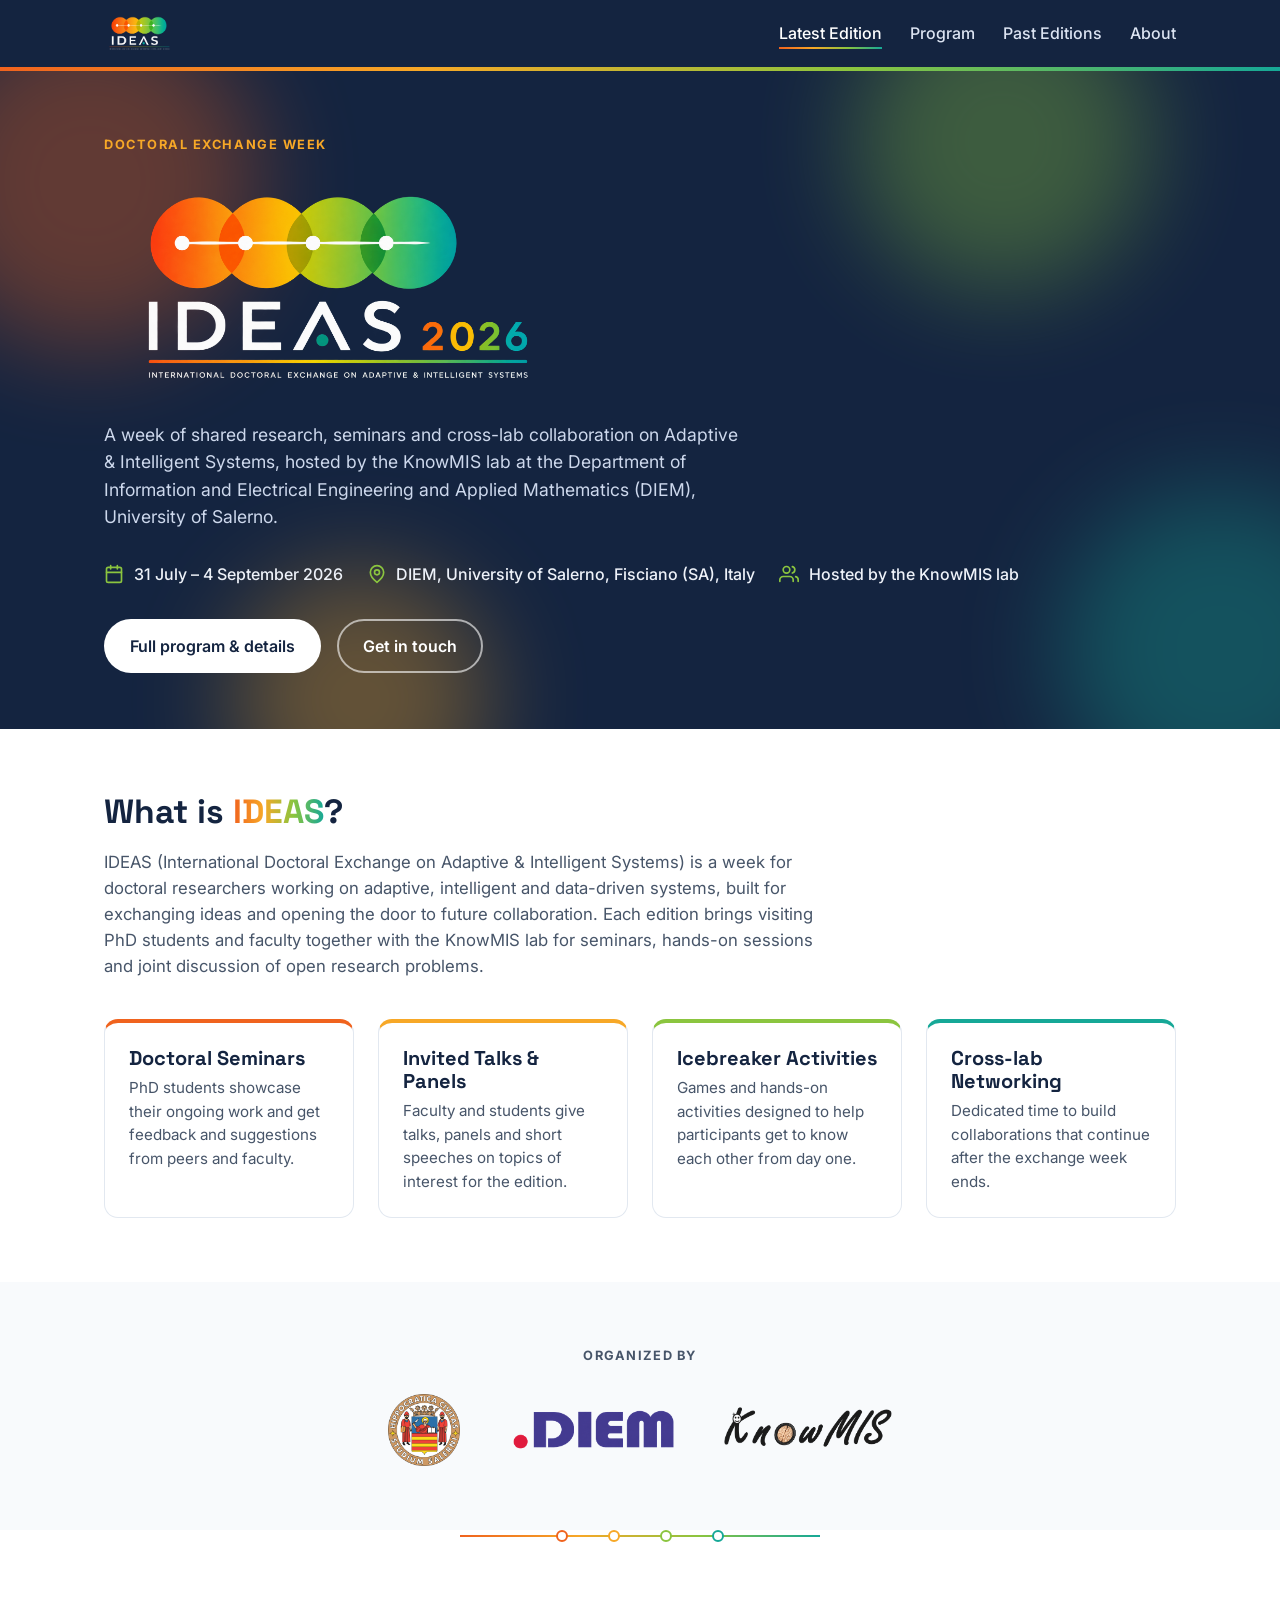
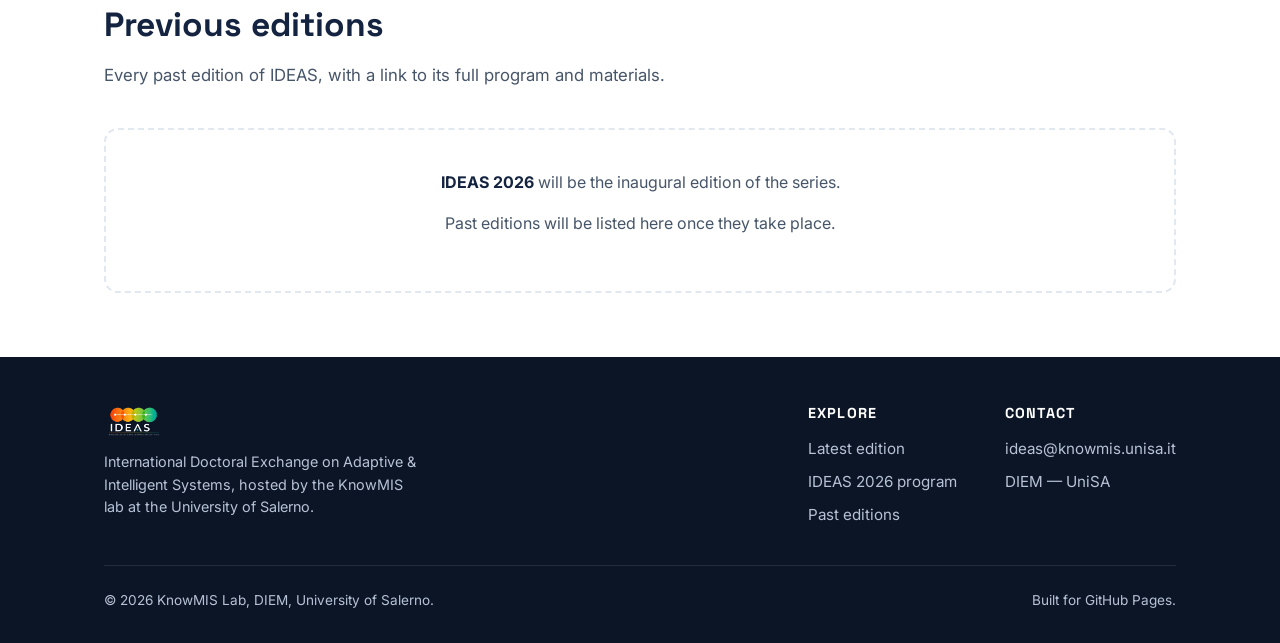
==== index.html @ ef446571 "Add IDEAS website: home page, 2026 edition page, styles, logos Static site for GitHub Pages: latest-" ====
<!DOCTYPE html>
<html lang="en">
<head>
<meta charset="UTF-8">
<meta name="viewport" content="width=device-width, initial-scale=1.0">
<title>IDEAS — International Doctoral Exchange on Adaptive &amp; Intelligent Systems</title>
<meta name="description" content="IDEAS is a doctoral exchange week on Adaptive &amp; Intelligent Systems, organized by the KnowMIS lab at the University of Salerno (DIEM).">
<meta property="og:title" content="IDEAS — International Doctoral Exchange on Adaptive &amp; Intelligent Systems">
<meta property="og:description" content="A doctoral exchange week hosted by KnowMIS @ University of Salerno (DIEM).">
<meta property="og:image" content="public/logos/ideas_logo_whitebg.png">
<link rel="icon" type="image/png" href="public/ideas_icon.png">
<link rel="preconnect" href="https://fonts.googleapis.com">
<link rel="preconnect" href="https://fonts.gstatic.com" crossorigin>
<link href="https://fonts.googleapis.com/css2?family=Inter:wght@400;500;600;700&family=Space+Grotesk:wght@500;600;700&display=swap" rel="stylesheet">
<link rel="stylesheet" href="assets/css/style.css">
</head>
<body>
<a class="skip-link" href="#main">Skip to content</a>

<header class="site-header">
  <div class="container">
    <a class="brand" href="index.html">
      <img src="public/logos/ideas_logo_light_nobg.png" alt="IDEAS — International Doctoral Exchange on Adaptive &amp; Intelligent Systems">
    </a>
    <nav class="site-nav" aria-label="Primary">
      <ul>
        <li><a href="#latest" class="active">Latest Edition</a></li>
        <li><a href="editions/2026.html">Program</a></li>
        <li><a href="#past">Past Editions</a></li>
        <li><a href="#about">About</a></li>
      </ul>
    </nav>
    <details class="nav-toggle">
      <summary>Menu</summary>
      <ul class="mobile-menu">
        <li><a href="#latest">Latest Edition</a></li>
        <li><a href="editions/2026.html">Program</a></li>
        <li><a href="#past">Past Editions</a></li>
        <li><a href="#about">About</a></li>
      </ul>
    </details>
  </div>
</header>

<main id="main">

  <section class="hero" id="latest">
    <div class="hero-orbits" aria-hidden="true">
      <span class="orbit"></span><span class="orbit"></span><span class="orbit"></span><span class="orbit"></span>
    </div>
    <div class="container">
      <p class="eyebrow">Doctoral Exchange Week</p>
      <img class="logo-lockup" src="public/logos/ideas_2026_logo_light_nobg.png" alt="IDEAS 2026">
      <p class="lead">A week of shared research, seminars and cross-lab collaboration on Adaptive &amp; Intelligent Systems, hosted by the KnowMIS lab at the Department of Information and Electrical Engineering and Applied Mathematics (DIEM), University of Salerno.</p>
      <ul class="facts">
        <li>
          <svg viewBox="0 0 24 24" fill="none" stroke-width="2" stroke-linecap="round" stroke-linejoin="round"><rect x="3" y="4" width="18" height="18" rx="2"/><path d="M16 2v4M8 2v4M3 10h18"/></svg>
          31 July – 4 September 2026
        </li>
        <li>
          <svg viewBox="0 0 24 24" fill="none" stroke-width="2" stroke-linecap="round" stroke-linejoin="round"><path d="M20 10c0 6-8 12-8 12s-8-6-8-12a8 8 0 0 1 16 0Z"/><circle cx="12" cy="10" r="3"/></svg>
          DIEM, University of Salerno, Fisciano (SA), Italy
        </li>
        <li>
          <svg viewBox="0 0 24 24" fill="none" stroke-width="2" stroke-linecap="round" stroke-linejoin="round"><path d="M17 21v-2a4 4 0 0 0-4-4H5a4 4 0 0 0-4 4v2"/><circle cx="9" cy="7" r="4"/><path d="M23 21v-2a4 4 0 0 0-3-3.87M16 3.13a4 4 0 0 1 0 7.75"/></svg>
          Hosted by the KnowMIS lab
        </li>
      </ul>
      <div class="cta-row">
        <a class="btn btn-primary" href="editions/2026.html">Full program &amp; details</a>
        <a class="btn btn-ghost" href="mailto:ideas@knowmis.unisa.it">Get in touch</a>
      </div>
    </div>
  </section>

  <section class="section" id="about">
    <div class="container">
      <div class="section-head reveal">
        <h2>What is <span class="gradient-text">IDEAS</span>?</h2>
        <p>IDEAS (International Doctoral Exchange on Adaptive &amp; Intelligent Systems) is a week for doctoral researchers working on adaptive, intelligent and data-driven systems, built for exchanging ideas and opening the door to future collaboration. Each edition brings visiting PhD students and faculty together with the KnowMIS lab for seminars, hands-on sessions and joint discussion of open research problems.</p>
      </div>
      <div class="grid-4 reveal-group">
        <div class="card reveal">
          <h3>Doctoral Seminars</h3>
          <p>PhD students showcase their ongoing work and get feedback and suggestions from peers and faculty.</p>
        </div>
        <div class="card reveal">
          <h3>Invited Talks &amp; Panels</h3>
          <p>Faculty and students give talks, panels and short speeches on topics of interest for the edition.</p>
        </div>
        <div class="card reveal">
          <h3>Icebreaker Activities</h3>
          <p>Games and hands-on activities designed to help participants get to know each other from day one.</p>
        </div>
        <div class="card reveal">
          <h3>Cross-lab Networking</h3>
          <p>Dedicated time to build collaborations that continue after the exchange week ends.</p>
        </div>
      </div>
    </div>
  </section>

  <section class="section section-alt organizers">
    <div class="container reveal">
      <p class="label">Organized by</p>
      <div class="logo-row">
        <a href="https://www.unisa.it/" target="_blank" rel="noopener">
          <img src="public/logos/universita-degli-studi-di-salerno-unisa-seeklogo.png" alt="University of Salerno" class="tall">
        </a>
        <a href="https://www.diem.unisa.it/" target="_blank" rel="noopener">
          <img src="public/logos/diem_upscaled_nobg.png" alt="DIEM — Department of Information Engineering, Electrical Engineering and Applied Mathematics">
        </a>
        <a href="https://www.diem.unisa.it/dipartimento/strutture?id=4" target="_blank" rel="noopener">
          <img src="public/logos/knowmis_logo_upscaled_nobg.png" alt="KnowMIS Lab">
        </a>
      </div>
    </div>
  </section>

  <div class="motif-divider" aria-hidden="true"><span></span><span></span><span></span><span></span></div>

  <section class="section" id="past">
    <div class="container">
      <div class="section-head reveal">
        <h2>Previous editions</h2>
        <p>Every past edition of IDEAS, with a link to its full program and materials.</p>
      </div>

      <!-- No past editions yet. When a new edition ends, replace this empty-state
           with an .edition-list grid of .card entries (see editions/2026.html
           for the page template to copy for each new year). -->
      <div class="empty-state reveal">
        <p><strong>IDEAS 2026</strong> will be the inaugural edition of the series.</p>
        <p>Past editions will be listed here once they take place.</p>
      </div>
    </div>
  </section>

</main>

<footer class="site-footer">
  <div class="container">
    <div class="footer-top">
      <div class="footer-brand">
        <img src="public/logos/ideas_logo_light_nobg.png" alt="IDEAS">
        <p>International Doctoral Exchange on Adaptive &amp; Intelligent Systems, hosted by the KnowMIS lab at the University of Salerno.</p>
      </div>
      <div class="footer-cols">
        <div>
          <h4>Explore</h4>
          <ul class="footer-links">
            <li><a href="index.html#latest">Latest edition</a></li>
            <li><a href="editions/2026.html">IDEAS 2026 program</a></li>
            <li><a href="index.html#past">Past editions</a></li>
          </ul>
        </div>
        <div>
          <h4>Contact</h4>
          <ul class="footer-links">
            <li><a href="mailto:ideas@knowmis.unisa.it">ideas@knowmis.unisa.it</a></li>
            <li><a href="https://www.diem.unisa.it" target="_blank" rel="noopener">DIEM — UniSA</a></li>
          </ul>
        </div>
      </div>
    </div>
    <div class="footer-bottom">
      <span>&copy; 2026 KnowMIS Lab, DIEM, University of Salerno.</span>
      <span>Built for GitHub Pages.</span>
    </div>
  </div>
</footer>

<script src="assets/js/reveal.js" defer></script>
</body>
</html>
---- assets/css/style.css ----
/* IDEAS — International Doctoral Exchange on Adaptive & Intelligent Systems
   Palette derived from the IDEAS logo (orange -> amber -> lime -> teal, navy wordmark). */

:root {
  --navy: #142440;
  --navy-deep: #0b1526;
  --orange: #f0631e;
  --amber: #f7a827;
  --lime: #8bc53f;
  --teal: #16a897;
  --gradient: linear-gradient(90deg, var(--orange), var(--amber), var(--lime), var(--teal));

  --ink: #16233b;
  --muted: #475569;
  --border: #e2e8f0;
  --paper: #ffffff;
  --bg-alt: #f8fafc;

  --font-head: "Space Grotesk", "Segoe UI", sans-serif;
  --font-body: "Inter", "Segoe UI", sans-serif;

  --radius: 14px;
  --container: 1120px;
}

* { box-sizing: border-box; }

html { scroll-behavior: smooth; }
@media (prefers-reduced-motion: reduce) {
  html { scroll-behavior: auto; }
  * { transition-duration: 0.01ms !important; animation-duration: 0.01ms !important; }
}

body {
  margin: 0;
  font-family: var(--font-body);
  color: var(--ink);
  background: var(--paper);
  line-height: 1.55;
  font-size: 16px;
}

h1, h2, h3, h4 { font-family: var(--font-head); color: var(--navy); line-height: 1.15; margin: 0 0 0.5em; }
h1 { font-size: clamp(2rem, 4.5vw, 3.2rem); }
h2 { font-size: clamp(1.5rem, 3vw, 2.1rem); }
h3 { font-size: 1.25rem; }
p { margin: 0 0 1em; }
a { color: var(--teal); }
a:focus-visible, button:focus-visible, summary:focus-visible { outline: 3px solid var(--amber); outline-offset: 2px; }

img { max-width: 100%; display: block; }

.container { width: 100%; max-width: var(--container); margin: 0 auto; padding: 0 1.5rem; }

.skip-link {
  position: absolute; left: -9999px; top: 0; z-index: 100;
  background: var(--navy); color: #fff; padding: 0.75rem 1.25rem; border-radius: 0 0 8px 0;
}
.skip-link:focus { left: 0; }

/* Header */
.site-header {
  background: var(--navy);
  border-bottom: 4px solid transparent;
  border-image: var(--gradient) 1;
  position: relative;
  z-index: 50;
}
.site-header .container {
  position: relative;
  display: flex; align-items: center; justify-content: space-between;
  padding-top: 0.85rem; padding-bottom: 0.85rem; gap: 1rem;
}
.brand { display: flex; align-items: center; gap: 0.6rem; text-decoration: none; }
.brand img { height: 40px; width: auto; }
.brand-text { color: #fff; font-family: var(--font-head); font-weight: 600; font-size: 1.05rem; }

.site-nav { display: none; }
.site-nav ul { list-style: none; display: flex; gap: 1.75rem; margin: 0; padding: 0; }
.site-nav a { position: relative; color: #dce4f2; text-decoration: none; font-weight: 500; padding-bottom: 4px; }
.site-nav a::after {
  content: ""; position: absolute; left: 0; right: 0; bottom: -2px; height: 2px;
  background: var(--gradient); transform: scaleX(0); transform-origin: left; transition: transform 0.25s ease;
}
.site-nav a:hover, .site-nav a.active { color: #fff; }
.site-nav a:hover::after, .site-nav a.active::after { transform: scaleX(1); }

.nav-toggle { display: block; }
.nav-toggle > summary {
  list-style: none; cursor: pointer; color: #fff; font-weight: 600;
  padding: 0.5rem 0.75rem; border: 1px solid rgba(255,255,255,0.35); border-radius: 8px;
  font-family: var(--font-body); font-size: 0.95rem;
}
.nav-toggle > summary::-webkit-details-marker { display: none; }
.nav-toggle[open] > summary { background: rgba(255,255,255,0.1); }
.nav-toggle .mobile-menu {
  list-style: none; margin: 0; padding: 1rem; background: var(--navy-deep);
  border-radius: 10px; position: absolute; top: calc(100% + 0.75rem); right: 0; left: 0;
  box-shadow: 0 16px 32px -12px rgba(0,0,0,0.5);
}
.nav-toggle .mobile-menu li + li { margin-top: 0.6rem; }
.nav-toggle .mobile-menu a { color: #dce4f2; text-decoration: none; font-weight: 500; }

@media (min-width: 800px) {
  .site-nav { display: block; }
  .nav-toggle { display: none; }
}

/* Buttons */
.btn {
  display: inline-flex; align-items: center; gap: 0.5rem;
  padding: 0.8rem 1.5rem; border-radius: 999px; font-weight: 600; text-decoration: none;
  font-size: 1rem; border: 2px solid transparent; cursor: pointer; transition: background 0.2s, color 0.2s, border-color 0.2s;
}
.btn-primary { background: #fff; color: var(--navy); }
.btn-primary:hover { background: var(--gradient); color: var(--navy-deep); }
.btn-ghost { border-color: rgba(255,255,255,0.6); color: #fff; }
.btn-ghost:hover { background: rgba(255,255,255,0.12); }
.btn-solid { background: var(--navy); color: #fff; }
.btn-solid:hover { background: var(--gradient); color: var(--navy-deep); }

/* Hero */
.hero {
  background: var(--navy);
  color: #fff;
  padding: 4rem 0 3.5rem;
  position: relative;
  overflow: hidden;
  isolation: isolate;
}
.hero .container { position: relative; z-index: 1; }

/* Decorative orbs echoing the IDEAS logo's overlapping circles */
.hero-orbits { position: absolute; inset: 0; z-index: 0; pointer-events: none; }
.hero-orbits .orbit {
  position: absolute; border-radius: 50%; filter: blur(50px); opacity: 0.35;
  animation: orbit-float 18s ease-in-out infinite;
}
.hero-orbits .orbit:nth-child(1) { width: 340px; height: 340px; left: -80px; top: -60px; background: var(--orange); }
.hero-orbits .orbit:nth-child(2) { width: 260px; height: 260px; left: 18%; bottom: -100px; background: var(--amber); animation-delay: -4s; }
.hero-orbits .orbit:nth-child(3) { width: 300px; height: 300px; right: 10%; top: -80px; background: var(--lime); animation-delay: -9s; }
.hero-orbits .orbit:nth-child(4) { width: 320px; height: 320px; right: -100px; bottom: -80px; background: var(--teal); animation-delay: -13s; }
@keyframes orbit-float {
  0%, 100% { transform: translate(0, 0) scale(1); }
  50% { transform: translate(20px, -18px) scale(1.06); }
}

.hero .eyebrow {
  text-transform: uppercase; letter-spacing: 0.12em; font-size: 0.8rem; font-weight: 700;
  color: var(--amber); margin-bottom: 1rem;
}
.hero .logo-lockup { width: 100%; max-width: 460px; margin-bottom: 1.25rem; }
.hero p.lead { max-width: 640px; color: #cdd8ec; font-size: 1.1rem; }
.hero .facts {
  display: flex; flex-wrap: wrap; gap: 1.5rem; margin: 2rem 0; padding: 0; list-style: none;
}
.hero .facts li { display: flex; align-items: center; gap: 0.6rem; color: #eef2f9; font-weight: 500; }
.hero .facts svg { flex: none; width: 20px; height: 20px; stroke: var(--lime); }
.hero .cta-row { display: flex; flex-wrap: wrap; gap: 1rem; }

/* Gradient accent text */
.gradient-text {
  background: var(--gradient); -webkit-background-clip: text; background-clip: text;
  color: transparent;
}

/* Dot-and-line motif divider, echoing the IDEAS logo */
.motif-divider {
  display: flex; justify-content: center; align-items: center; gap: 2.5rem;
  position: relative; padding: 0 1.5rem; margin: 0 auto; max-width: 360px;
}
.motif-divider::before {
  content: ""; position: absolute; left: 0; right: 0; top: 50%; height: 2px;
  background: var(--gradient); transform: translateY(-50%); z-index: 0;
}
.motif-divider span {
  position: relative; z-index: 1; width: 12px; height: 12px; border-radius: 50%;
  background: #fff; border: 2px solid var(--navy);
}
.motif-divider span:nth-child(1) { border-color: var(--orange); }
.motif-divider span:nth-child(2) { border-color: var(--amber); }
.motif-divider span:nth-child(3) { border-color: var(--lime); }
.motif-divider span:nth-child(4) { border-color: var(--teal); }

/* Scroll reveal: progressive enhancement, everything visible without JS */
.js .reveal { opacity: 0; transform: translateY(18px); transition: opacity 0.5s ease, transform 0.5s ease; }
.js .reveal.is-visible { opacity: 1; transform: none; }
.js .reveal-group .reveal:nth-child(2) { transition-delay: 0.08s; }
.js .reveal-group .reveal:nth-child(3) { transition-delay: 0.16s; }
.js .reveal-group .reveal:nth-child(4) { transition-delay: 0.24s; }

/* Sections */
.section { padding: 4rem 0; }
.section-alt { background: var(--bg-alt); }
.section-head { max-width: 720px; margin-bottom: 2.5rem; }
.section-head p { color: var(--muted); font-size: 1.05rem; }

/* Highlight cards */
.grid-4 { display: grid; gap: 1.5rem; grid-template-columns: 1fr; }
@media (min-width: 640px) { .grid-4 { grid-template-columns: repeat(2, 1fr); } }
@media (min-width: 1000px) { .grid-4 { grid-template-columns: repeat(4, 1fr); } }

.card {
  background: var(--paper); border: 1px solid var(--border); border-radius: var(--radius);
  padding: 1.5rem; border-top: 4px solid var(--accent, var(--teal));
  transition: transform 0.25s ease, box-shadow 0.25s ease;
}
.card:hover { transform: translateY(-4px); box-shadow: 0 16px 32px -20px rgba(20, 36, 64, 0.35); }
.card h3 { margin-bottom: 0.4rem; }
.card p { color: var(--muted); margin: 0; font-size: 0.95rem; }
.grid-4 .card:nth-child(4n+1) { --accent: var(--orange); }
.grid-4 .card:nth-child(4n+2) { --accent: var(--amber); }
.grid-4 .card:nth-child(4n+3) { --accent: var(--lime); }
.grid-4 .card:nth-child(4n+4) { --accent: var(--teal); }

/* Organizers strip */
.organizers { text-align: center; }
.organizers .label { text-transform: uppercase; letter-spacing: 0.1em; font-size: 0.8rem; font-weight: 700; color: var(--muted); margin-bottom: 1.75rem; }
.logo-row { display: flex; flex-wrap: wrap; justify-content: center; align-items: center; gap: 2.5rem 3rem; }
.logo-row a { display: flex; align-items: center; opacity: 0.9; transition: opacity 0.2s ease; }
.logo-row a:hover { opacity: 1; }
.logo-row img { height: 56px; width: auto; object-fit: contain; }
.logo-row img.tall { height: 72px; }

/* Latest edition callout */
.latest-card {
  display: grid; gap: 2rem; align-items: center;
  background: var(--paper); border: 1px solid var(--border); border-radius: var(--radius);
  padding: 2.5rem; position: relative; overflow: hidden;
}
.latest-card::before {
  content: ""; position: absolute; inset: 0 0 auto 0; height: 6px; background: var(--gradient);
}
@media (min-width: 860px) { .latest-card { grid-template-columns: 1.1fr 0.9fr; } }
.latest-card img.edition-logo { max-width: 340px; }
.latest-card .meta { display: flex; flex-wrap: wrap; gap: 0.75rem; margin-bottom: 1.25rem; }
.pill { background: var(--bg-alt); border: 1px solid var(--border); color: var(--navy); font-size: 0.85rem; font-weight: 600; padding: 0.35rem 0.85rem; border-radius: 999px; }

/* Past editions */
.edition-list { display: grid; gap: 1.5rem; grid-template-columns: 1fr; }
@media (min-width: 700px) { .edition-list { grid-template-columns: repeat(2, 1fr); } }
.edition-list .card { border-top-width: 4px; display: flex; flex-direction: column; gap: 0.5rem; }
.edition-list .card .year { font-family: var(--font-head); font-size: 1.4rem; color: var(--navy); }

.empty-state {
  border: 2px dashed var(--border); border-radius: var(--radius); padding: 2.5rem;
  text-align: center; color: var(--muted);
}
.empty-state strong { color: var(--navy); }

/* Program timeline (edition page) — a literal line-of-dots, echoing the IDEAS logo */
.timeline { position: relative; display: flex; flex-direction: column; gap: 1.5rem; padding-left: 2.75rem; }
.timeline::before {
  content: ""; position: absolute; left: 0.95rem; top: 0.9rem; bottom: 0.9rem; width: 3px;
  background: var(--gradient); border-radius: 2px;
}
.timeline-day { position: relative; border: 1px solid var(--border); border-radius: var(--radius); overflow: hidden; }
.timeline-day::before {
  content: ""; position: absolute; left: -2.75rem; top: 1.35rem; width: 14px; height: 14px;
  border-radius: 50%; background: #fff; border: 3px solid var(--accent, var(--teal)); z-index: 1;
}
.timeline-day:nth-of-type(4n+1) { --accent: var(--orange); }
.timeline-day:nth-of-type(4n+2) { --accent: var(--amber); }
.timeline-day:nth-of-type(4n+3) { --accent: var(--lime); }
.timeline-day:nth-of-type(4n+4) { --accent: var(--teal); }
.timeline-day > summary {
  cursor: pointer; list-style: none; padding: 1.1rem 1.5rem; font-family: var(--font-head);
  font-weight: 600; font-size: 1.15rem; color: var(--navy); background: var(--bg-alt);
  display: flex; justify-content: space-between; align-items: center;
}
.timeline-day > summary::-webkit-details-marker { display: none; }
.timeline-day > summary::after { content: "+"; font-size: 1.3rem; color: var(--muted); }
.timeline-day[open] > summary::after { content: "\2212"; }
.timeline-slots { padding: 0.5rem 1.5rem 1.25rem; }
.slot { display: flex; gap: 1.25rem; padding: 0.85rem 0; border-top: 1px solid var(--border); }
.slot:first-child { border-top: none; }
.slot time { flex: none; width: 110px; color: var(--muted); font-weight: 600; font-size: 0.9rem; }
.slot .what strong { color: var(--navy); display: block; }
.slot .what span { color: var(--muted); font-size: 0.9rem; }

/* Committee groups */
.committee-group + .committee-group { margin-top: 2.5rem; }
.committee-group h3 { margin-bottom: 1.25rem; }

/* People grid */
.people-grid { display: grid; gap: 1.5rem; grid-template-columns: 1fr; }
@media (min-width: 640px) { .people-grid { grid-template-columns: repeat(2, 1fr); } }
@media (min-width: 960px) { .people-grid { grid-template-columns: repeat(3, 1fr); } }
.person { text-align: center; }
.person .avatar {
  width: 84px; height: 84px; border-radius: 50%; margin: 0 auto 0.85rem; background: var(--gradient);
  display: flex; align-items: center; justify-content: center; color: #fff; font-family: var(--font-head);
  font-weight: 700; font-size: 1.4rem;
}
.person strong { display: block; color: var(--navy); }
.person span { color: var(--muted); font-size: 0.9rem; }

/* Breadcrumb */
.breadcrumb { padding: 1rem 0; font-size: 0.9rem; color: var(--muted); }
.breadcrumb a { color: var(--muted); text-decoration: none; }
.breadcrumb a:hover { color: var(--teal); }

/* Callout / register box */
.callout {
  background: var(--navy); color: #fff; border-radius: var(--radius); padding: 2.5rem;
  text-align: center; position: relative; overflow: hidden;
}
.callout::after { content: ""; position: absolute; inset: auto 0 0 0; height: 6px; background: var(--gradient); }
.callout h2 { color: #fff; }
.callout p { color: #cdd8ec; max-width: 560px; margin: 0 auto 1.5rem; }

/* Footer */
.site-footer { background: var(--navy-deep); color: #b7c2d6; padding: 3rem 0 2rem; }
.footer-top { display: flex; flex-wrap: wrap; justify-content: space-between; gap: 2rem; margin-bottom: 2rem; }
.footer-brand img { height: 34px; margin-bottom: 0.75rem; }
.footer-brand p { max-width: 320px; font-size: 0.9rem; }
.footer-links { list-style: none; margin: 0; padding: 0; display: flex; flex-direction: column; gap: 0.5rem; }
.footer-links a { color: #b7c2d6; text-decoration: none; font-size: 0.95rem; }
.footer-links a:hover { color: #fff; }
.footer-cols { display: flex; gap: 3rem; flex-wrap: wrap; }
.footer-cols h4 { color: #fff; font-size: 0.9rem; text-transform: uppercase; letter-spacing: 0.08em; margin-bottom: 0.9rem; }
.footer-bottom { border-top: 1px solid rgba(255,255,255,0.1); padding-top: 1.5rem; font-size: 0.85rem; display: flex; flex-wrap: wrap; justify-content: space-between; gap: 1rem; }
.footer-bottom a { color: #b7c2d6; }
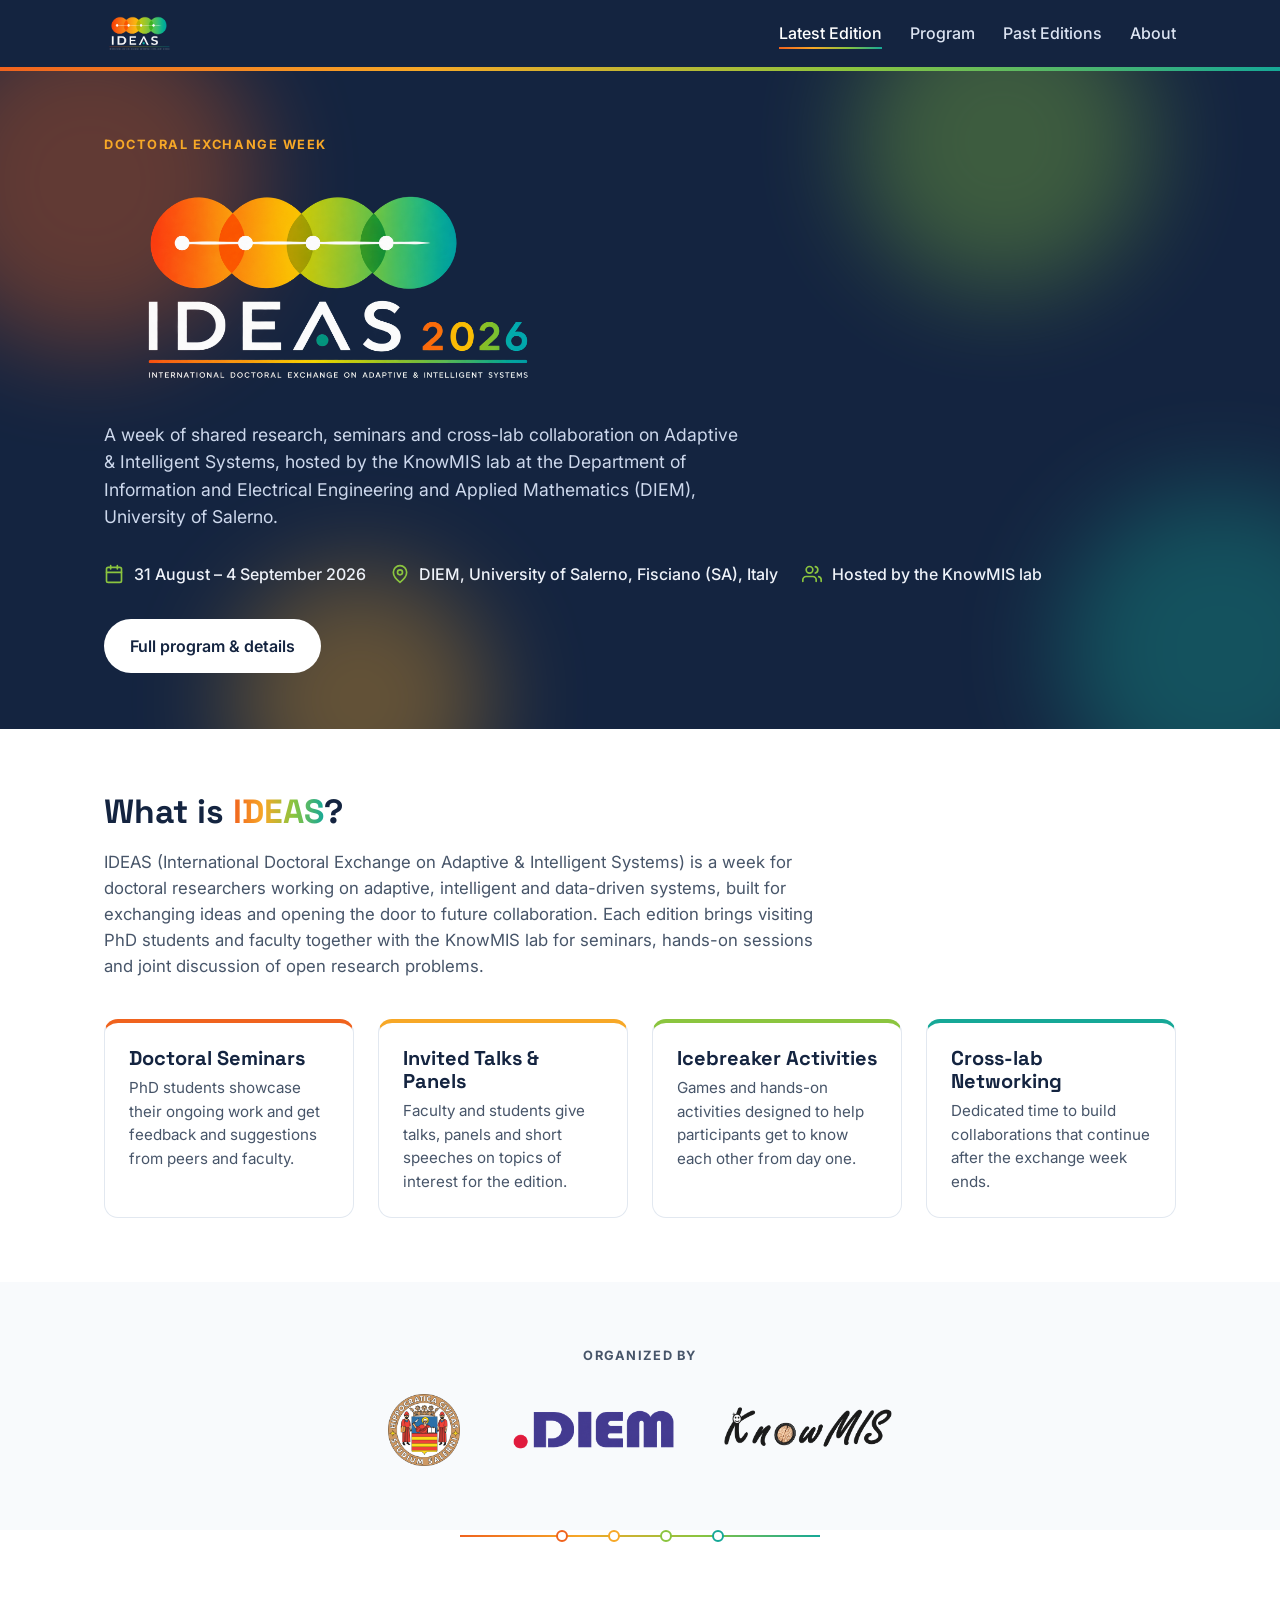
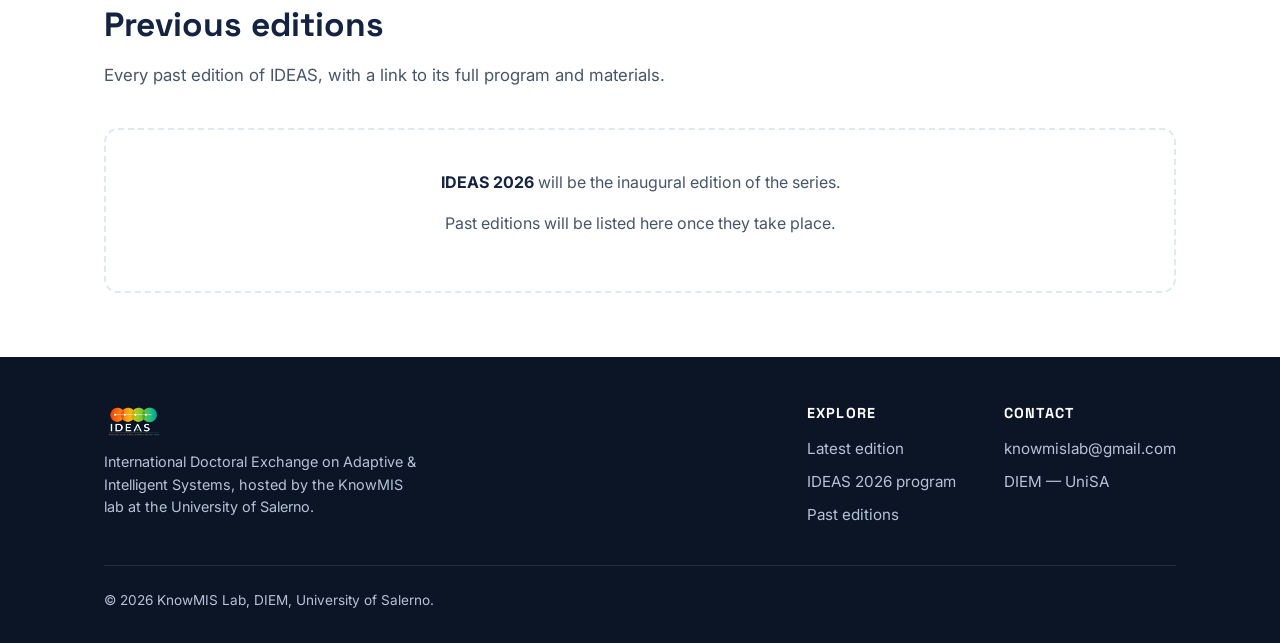
==== commit a36520f1: "Update contact email, footer, and add full 2026 program schedule Replace placeholder program with th" ====
--- a/index.html
+++ b/index.html
@@ -55,7 +55,7 @@
       <ul class="facts">
         <li>
           <svg viewBox="0 0 24 24" fill="none" stroke-width="2" stroke-linecap="round" stroke-linejoin="round"><rect x="3" y="4" width="18" height="18" rx="2"/><path d="M16 2v4M8 2v4M3 10h18"/></svg>
-          31 July – 4 September 2026
+          31 August – 4 September 2026
         </li>
         <li>
           <svg viewBox="0 0 24 24" fill="none" stroke-width="2" stroke-linecap="round" stroke-linejoin="round"><path d="M20 10c0 6-8 12-8 12s-8-6-8-12a8 8 0 0 1 16 0Z"/><circle cx="12" cy="10" r="3"/></svg>
@@ -68,7 +68,6 @@
       </ul>
       <div class="cta-row">
         <a class="btn btn-primary" href="editions/2026.html">Full program &amp; details</a>
-        <a class="btn btn-ghost" href="mailto:ideas@knowmis.unisa.it">Get in touch</a>
       </div>
     </div>
   </section>
@@ -157,7 +156,7 @@
         <div>
           <h4>Contact</h4>
           <ul class="footer-links">
-            <li><a href="mailto:ideas@knowmis.unisa.it">ideas@knowmis.unisa.it</a></li>
+            <li><a href="mailto:knowmislab@gmail.com">knowmislab@gmail.com</a></li>
             <li><a href="https://www.diem.unisa.it" target="_blank" rel="noopener">DIEM — UniSA</a></li>
           </ul>
         </div>
@@ -165,7 +164,6 @@
     </div>
     <div class="footer-bottom">
       <span>&copy; 2026 KnowMIS Lab, DIEM, University of Salerno.</span>
-      <span>Built for GitHub Pages.</span>
     </div>
   </div>
 </footer>
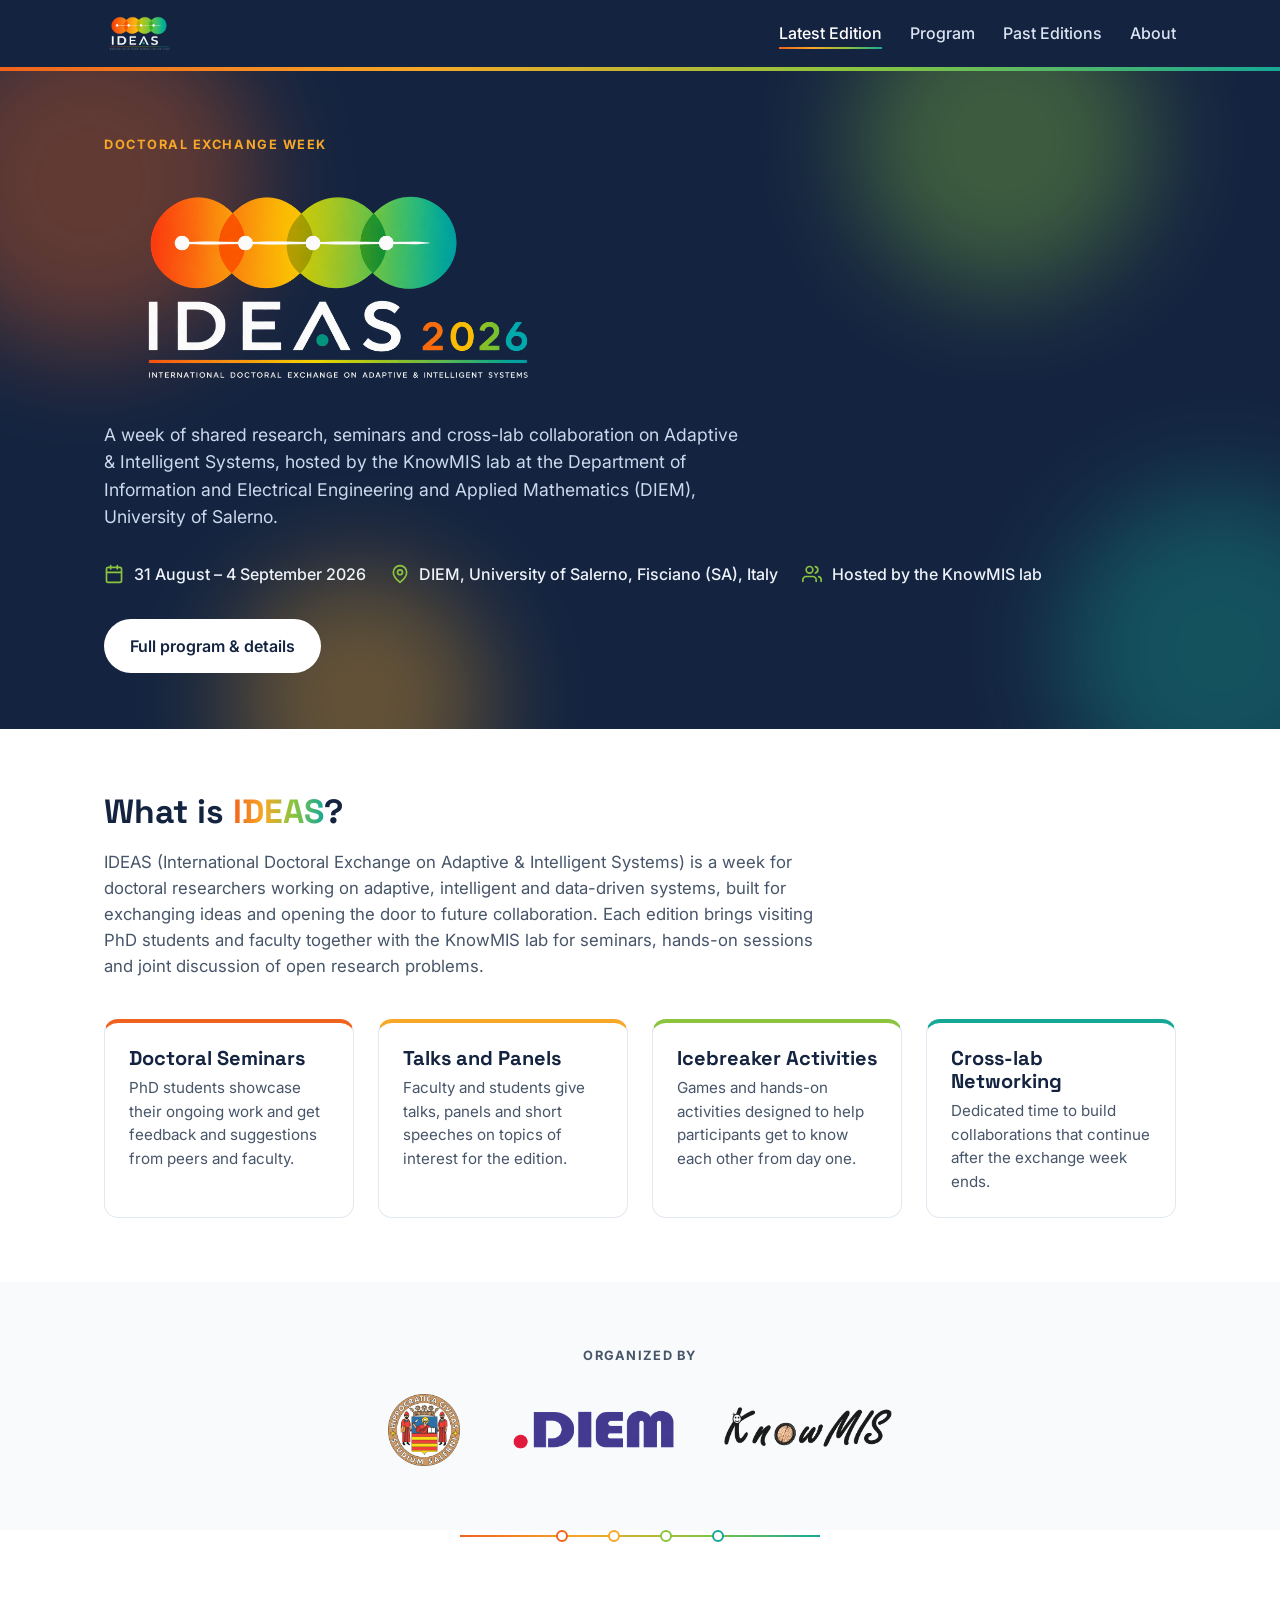
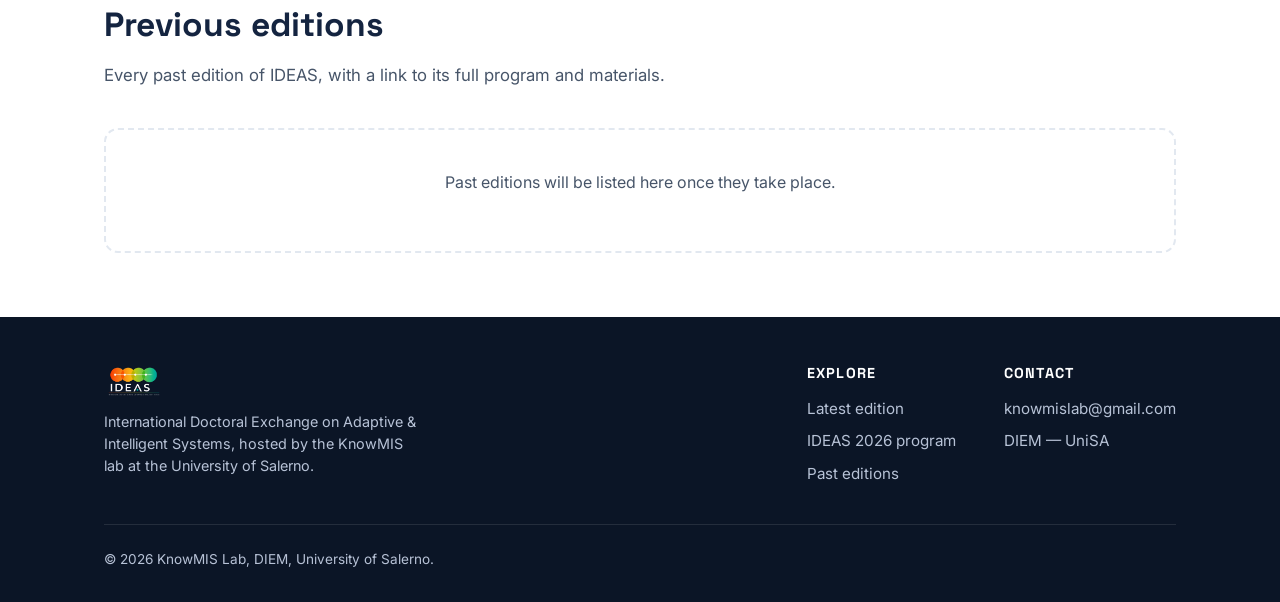
==== commit a136b0a9: "Add committee members, rename card and copy tweaks Populate the Organization Committee (D'Aniello, S" ====
--- a/index.html
+++ b/index.html
@@ -84,7 +84,7 @@
           <p>PhD students showcase their ongoing work and get feedback and suggestions from peers and faculty.</p>
         </div>
         <div class="card reveal">
-          <h3>Invited Talks &amp; Panels</h3>
+          <h3>Talks and Panels</h3>
           <p>Faculty and students give talks, panels and short speeches on topics of interest for the edition.</p>
         </div>
         <div class="card reveal">
@@ -129,7 +129,6 @@
            with an .edition-list grid of .card entries (see editions/2026.html
            for the page template to copy for each new year). -->
       <div class="empty-state reveal">
-        <p><strong>IDEAS 2026</strong> will be the inaugural edition of the series.</p>
         <p>Past editions will be listed here once they take place.</p>
       </div>
     </div>
--- a/assets/css/style.css
+++ b/assets/css/style.css
@@ -292,6 +292,8 @@
   display: flex; align-items: center; justify-content: center; color: #fff; font-family: var(--font-head);
   font-weight: 700; font-size: 1.4rem;
 }
+.person .avatar.avatar-photo { background: none; padding: 0; overflow: hidden; }
+.person .avatar.avatar-photo img { width: 100%; height: 100%; object-fit: cover; border-radius: 50%; }
 .person strong { display: block; color: var(--navy); }
 .person span { color: var(--muted); font-size: 0.9rem; }
 
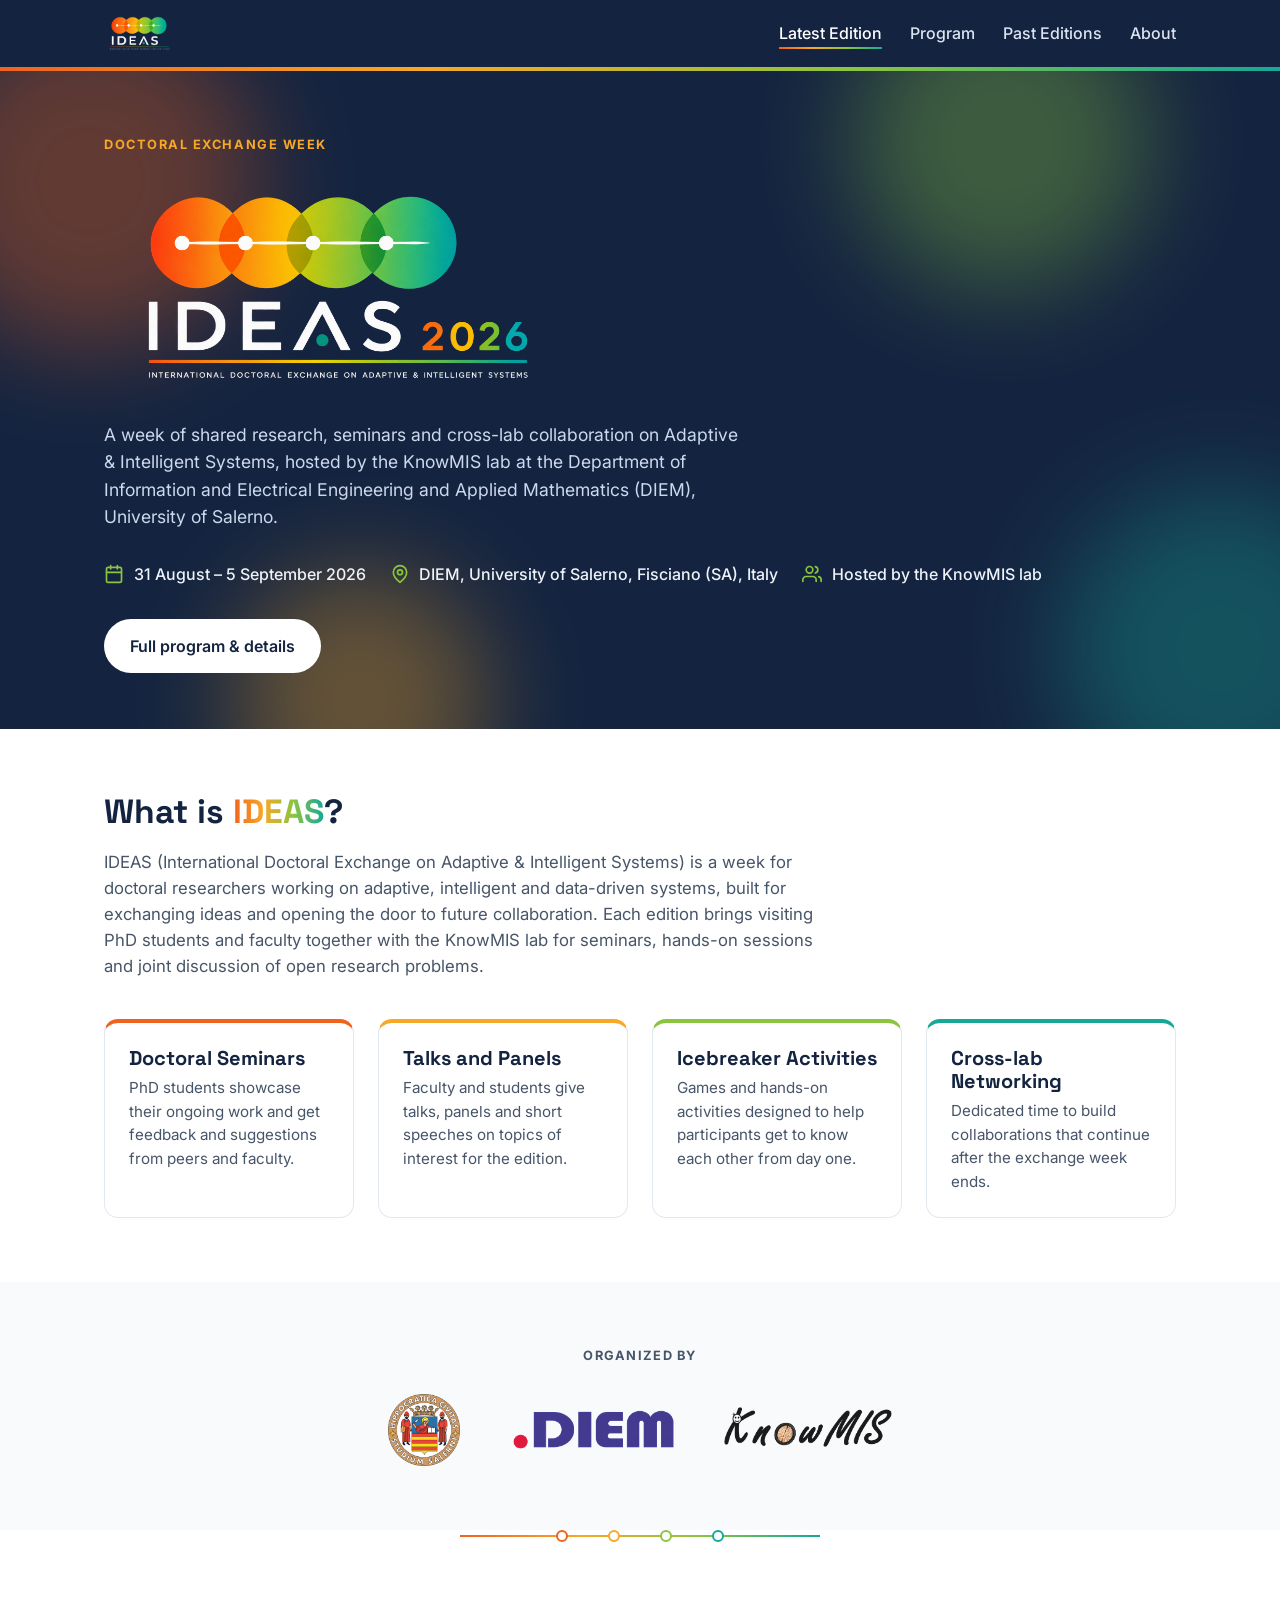
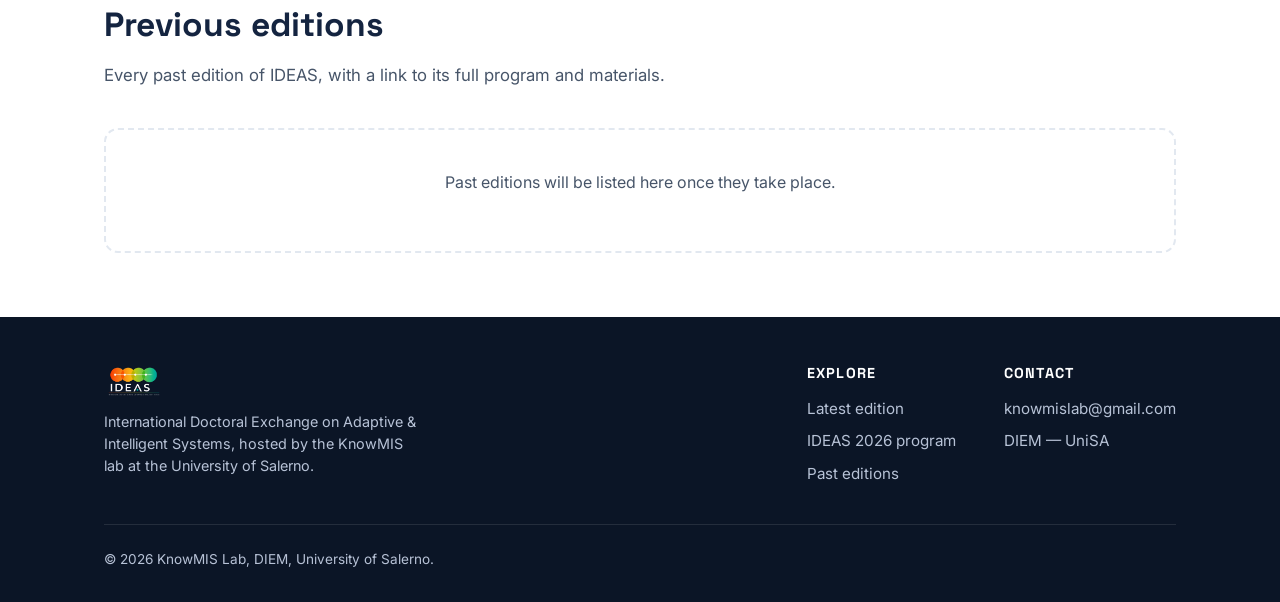
==== commit a79befa2: "Update 2026 program: moderators, Saturday retreat, admin naming - Add per-day moderators (incl. A. B" ====
--- a/index.html
+++ b/index.html
@@ -55,7 +55,7 @@
       <ul class="facts">
         <li>
           <svg viewBox="0 0 24 24" fill="none" stroke-width="2" stroke-linecap="round" stroke-linejoin="round"><rect x="3" y="4" width="18" height="18" rx="2"/><path d="M16 2v4M8 2v4M3 10h18"/></svg>
-          31 August – 4 September 2026
+          31 August – 5 September 2026
         </li>
         <li>
           <svg viewBox="0 0 24 24" fill="none" stroke-width="2" stroke-linecap="round" stroke-linejoin="round"><path d="M20 10c0 6-8 12-8 12s-8-6-8-12a8 8 0 0 1 16 0Z"/><circle cx="12" cy="10" r="3"/></svg>
